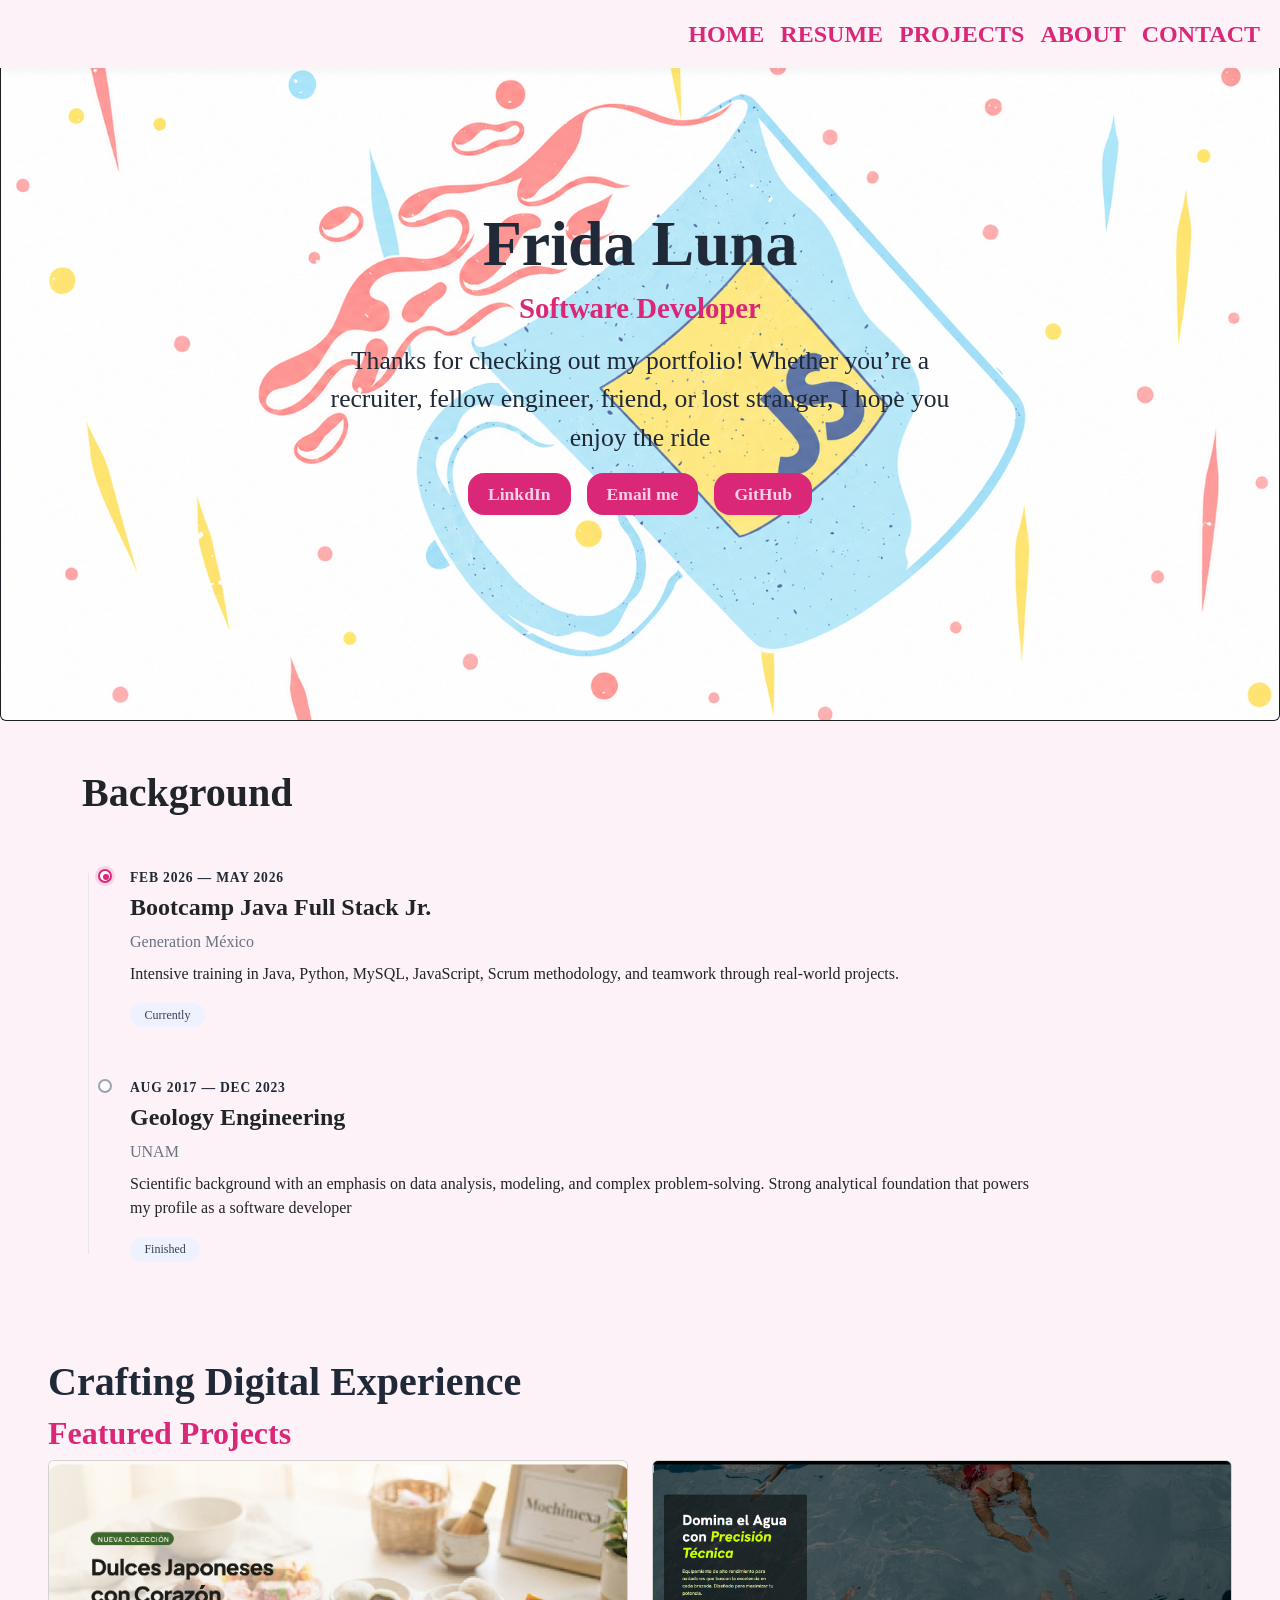
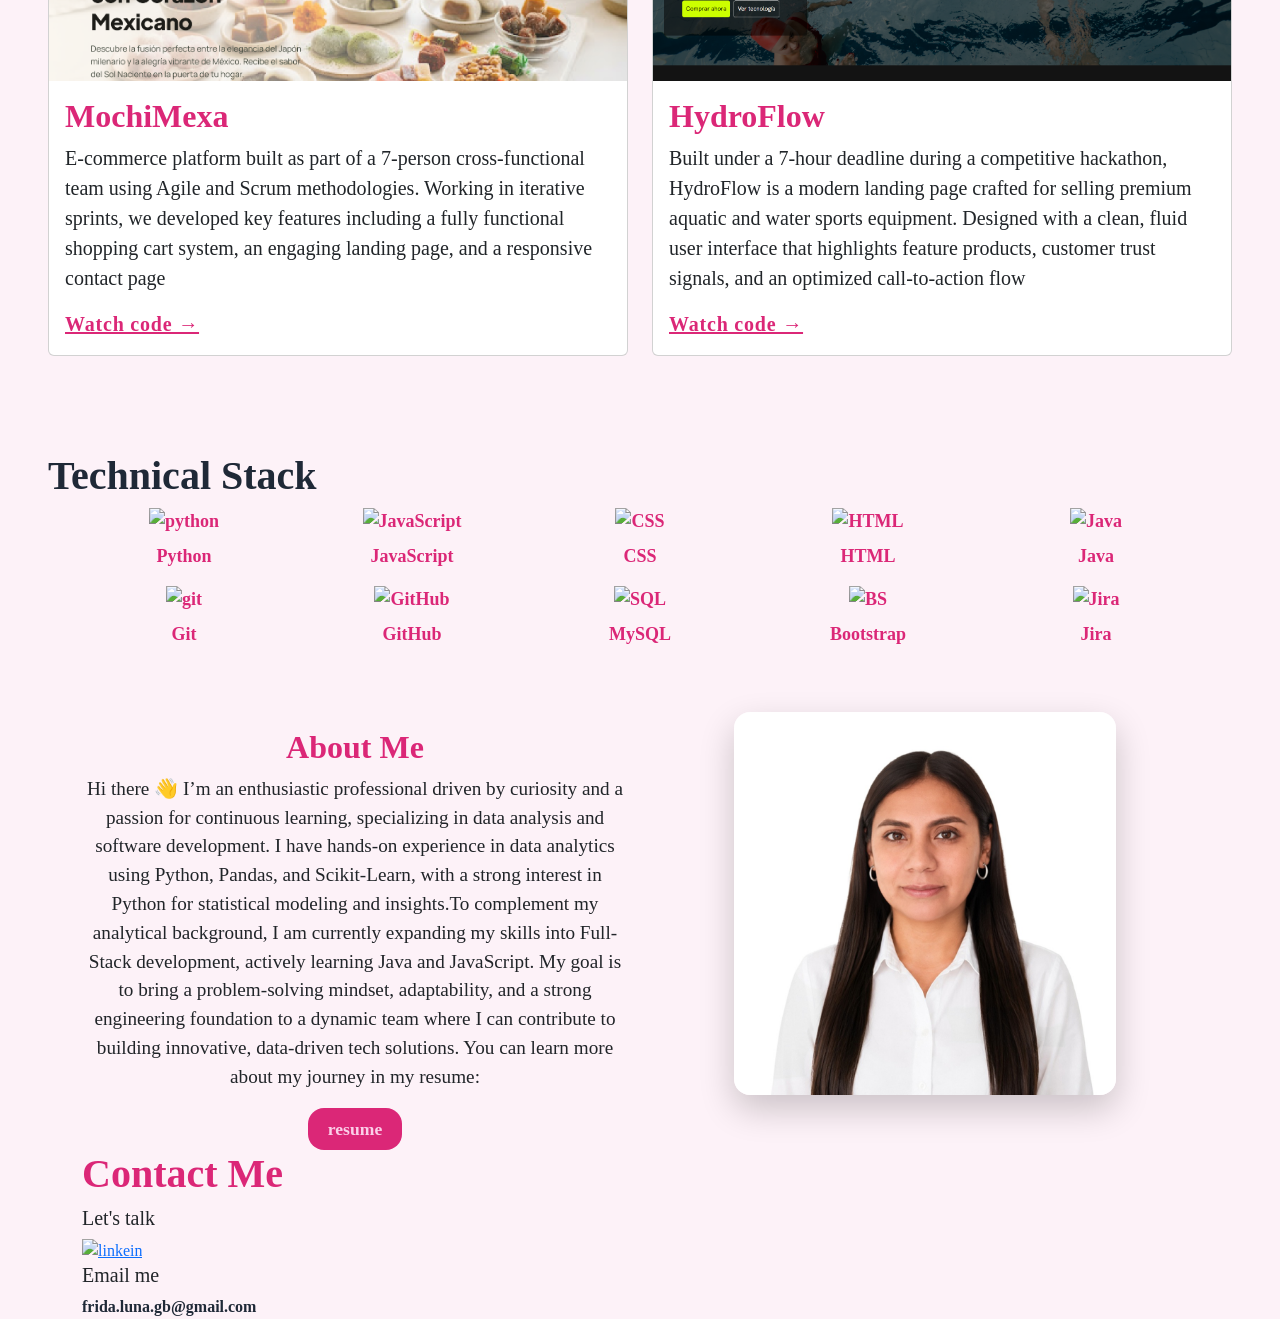
==== index.html @ b9c147fb "Add files via upload" ====
<!DOCTYPE html>
<html lang="en">
<head>
    <meta charset="UTF-8">
    <meta name="viewport" content="width=device-width, initial-scale=1.0">
    <title>Portafolio</title>
    <link href="https://cdn.jsdelivr.net/npm/bootstrap@5.3.8/dist/css/bootstrap.min.css" rel="stylesheet" integrity="sha384-sRIl4kxILFvY47J16cr9ZwB07vP4J8+LH7qKQnuqkuIAvNWLzeN8tE5YBujZqJLB" crossorigin="anonymous">
    <link href="style.css" rel="stylesheet" type="text/css" />
</head>
<body>

    <!-----------------------------------NAVBAR---------------------------------------------------->

    <nav id="navBar" class="navbar navbar-expand-lg fixed-top nav-custom">
        <div class="container-fluid justify-content-end">
            <!-- Botón Hamburguesa -->
             <button class="navbar-toggler" type="button" data-bs-toggle="collapse" data-bs-target="#navbarNav">
                <span class="navbar-toggler-icon"></span>
             </button>
            <!-- Menu --> 
            <div class="collapse navbar-collapse justify-content-end text-end" id="navbarNav">
                <ul class="navbar-nav">
                    <li class="nav-item">
                        <a class="nav-link active" aria-current="page" href="#home">HOME</a>
                    </li>
                    <li class="nav-item">
                        <a class="nav-link" href="#resume">RESUME</a>
                    </li>
                    <li class="nav-item">
                        <a class="nav-link" href="#projects">PROJECTS</a>
                    </li>
                    <li class="nav-item">
                        <a class="nav-link" href="#about">ABOUT</a>
                    </li>
                    <li class="nav-item">
                        <a class="nav-link" href="#contact">CONTACT</a>
                    </li>
                </ul>
            </div>
        </div>
    </nav>

 

<!--------------------------------------------HOME------------------------------------>
<section id="home">
    <div class="card text-bg-dark"> 
        <img src="assets/projects/heroBlanco.png" class="card-img" alt="imgbaner" style="min-height: 400px; object-fit: cover;" >
        <div class="card-img-overlay d-flex flex-column align-items-center justify-content-center p-3">
            <div>
                <h5 class="card-title">Frida Luna</h5>
                <p class="card-text text-role">
                    Software Developer
                </p>
                <p class="card-text text-description">
                    Thanks for checking out my portfolio! Whether you’re a recruiter, 
                    fellow engineer, friend, or lost stranger, I hope you enjoy the ride
                </p>
                <div class="d-flex align-items-center justify-content-center gap-3 mt-3">
                    <a class="btn-contact" href="https://www.linkedin.com/in/luna-frida/" >
                        LinkdIn
                    </a>
                    <a class="btn-contact" href="mailto:frida.luna.gb@gmail.com">Email me</a>
                    <a class="btn-contact" href="https://github.com/frida-luna20" >GitHub</a>
                </div>
                
            </div>

        </div>

    </div>   
</section>


<!--------------------------------------------RESUME------------------------------------> 
<section id="resume">
</section> 
<section id="education" class="py-5">
    <div class="container">
        <h1 class="mb-2">Background</h1>
        <div class="title-underline mb-5"></div>

        <div class="timeline">

            <!-- Item 1 -->
            <div class="timeline-item">
                <div class="timeline-dot timeline-dot-active"></div>
                <div class="timeline-content">
                    <span class="timeline-date">FEB 2026 — MAY 2026</span>
                    <h4 class="timeline-title">Bootcamp Java Full Stack Jr.</h4>
                    <p class="timeline-institution">Generation México</p>
                    <p class="timeline-desc">Intensive training in Java, Python, MySQL, JavaScript, Scrum methodology, and teamwork through real-world projects.</p>
                    <span class="badge timeline-badge">Currently</span>
                </div>
            </div>

            <!-- Item 2 -->
            <div class="timeline-item">
                <div class="timeline-dot"></div>
                <div class="timeline-content">
                    <span class="timeline-date">AUG 2017 — DEC 2023</span>
                    <h4 class="timeline-title">Geology Engineering</h4>
                    <p class="timeline-institution">UNAM</p>
                    <p class="timeline-desc">Scientific background with an emphasis on data analysis, modeling, and complex problem-solving. Strong analytical foundation that powers my profile as a software developer</p>
                    <span class="badge timeline-badge">Finished</span>
                </div>
            </div>

        </div>
    </div>
</section>  
<!--------------------------------------------PROJECTS------------------------------------> 
<section id="projects">
    <h1>Crafting Digital Experience</h1>
    <h5>Featured Projects</h5>
    <!--cards for projects-->
    <div class="row row-cols-1 row-cols-md-2 g-4">
        <div class="col">
            <div class="card h-100 card-custom">
                <img src="assets/projects/mochimexa.png" class="card-img-top" alt="...">
                <div class="card-body d-flex flex-column">
                    <h5 class="card-title">MochiMexa</h5>
                    <p class="card-text">
                        E-commerce platform built as part of a 7-person cross-functional team using Agile and Scrum methodologies. 
                        Working in iterative sprints, we developed key features including a fully functional shopping cart system, an engaging landing page, and a responsive contact page
                    </p>
                    <a class="verCodigo" href="https://github.com/taniacsm/MochiMexa">Watch code →</a>
                </div>
            </div>
        </div>
        <div class="col">
            <div class="card h-100 card-custom">
                <img src="assets/projects/hydroflow.png" class="card-img-top" alt="HydroFlow">
                <div class="card-body d-flex flex-column">
                    <h5 class="card-title">HydroFlow</h5>
                    <p class="card-text">Built under a 7-hour deadline during a competitive hackathon, HydroFlow is a modern landing page crafted for selling premium aquatic and water sports equipment. Designed with a clean, fluid user interface that highlights feature products, customer trust signals, and an optimized call-to-action flow</p>
                    <a class="verCodigo" href="https://github.com/NinjatoTim/hackathon-generation-equipo2">Watch code →</a>
                </div>
            </div>
        </div>
        <!--
        <div class="col">
            <div class="card h-100 card-custom">
                <img src="..." class="card-img-top" alt="...">
                <div class="card-body d-flex flex-column">
                    <h5 class="card-title">Proct 3</h5>
                    <p class="card-text">This is a longer card with supporting text below as a natural lead-in to additional content.</p>
                </div>
            </div>
        </div>
        <div class="col">
            <div class="card h-100 card-custom">
                <img src="..." class="card-img-top" alt="...">
                <div class="card-body d-flex flex-column">
                    <h5 class="card-title">Project 4</h5>
                    <p class="card-text">This is a longer card with supporting text below as a natural lead-in to additional content. This content is a little bit longer.</p>
                </div>
            </div>
        </div>
        -->
    </div> 
</section>


<!----------------------------------------Stack-------------------------------------------->

<section id="stack">
    <h1 class="font-headline">Technical Stack</h1>
       
    <div class="container text-center">

        <div class="row">
        
            <div class="col">
                <img src="https://encrypted-tbn0.gstatic.com/images?q=tbn:ANd9GcQ1F4dmI5txw2qmR_FlmspoMGO4IuZcGNRodQJ7lfn6tw&s" alt="python" class="img-fluid mb-2 tech-icon">
                <p>Python</p>
            </div>
            <div class="col">
                <img src="https://encrypted-tbn0.gstatic.com/images?q=tbn:ANd9GcSdsqjcWrN5_YSM-C9orDK_jIfs1ehDb26RiPjRnqq_wg&s=10" alt="JavaScript" class="img-fluid mb-2 tech-icon">
                <p>JavaScript</p>
            </div>
            <div class="col">
                <img src="https://encrypted-tbn0.gstatic.com/images?q=tbn:ANd9GcQLdyvbdrZ-KTLgd3Hv09zH9wc7ZUq9C8mabM9T2j9xzw&s" alt="CSS" class="img-fluid mb-2 tech-icon">
                <p>CSS</p>
            </div>
            <div class="col">
                <img src="https://encrypted-tbn0.gstatic.com/images?q=tbn:ANd9GcT7P9NiruM4qUZmpH-Hnyl31gDc2mts429qxU2IkTBWJg&s=10" alt="HTML" class="img-fluid mb-2 tech-icon">
                <p>HTML</p>

            </div>
            <div class="col">
                <img src="https://encrypted-tbn0.gstatic.com/images?q=tbn:ANd9GcTMh77GsqyGcrAXLEr1YVZkqlyoTXXA7YG3UkzqFxGG_g&s=10" alt="Java" class="img-fluid mb-2 tech-icon">
                <p>Java</p>
            </div> 
        </div>
        <div class="row">
            <div class="col">
                <img src="https://avatars.githubusercontent.com/u/18133?s=200&v=4" alt="git" class="img-fluid mb-2 tech-icon">
                <p>Git</p>
            </div>
            <div class="col">
                <img src="https://encrypted-tbn0.gstatic.com/images?q=tbn:ANd9GcSS7gME06ln7Wb6cFIZayFk9C00QkhyjQJr1Eqqj3N5_Q&s=10" alt="GitHub" class="img-fluid mb-2 tech-icon">
                <p>GitHub</p>                
            </div>
            <div class="col">
                <img src="https://encrypted-tbn0.gstatic.com/images?q=tbn:ANd9GcRxrRSqoOKe0NGMwX-a5rViNeqvXj1EdnUEFaklbYMX0Q&s=10" alt="SQL" class="img-fluid mb-2 tech-icon">
                <p>MySQL</p>                
            </div>
            <div class="col">
                <img src="https://encrypted-tbn0.gstatic.com/images?q=tbn:ANd9GcSuAIwPw_YObjOPfWExvV0bpq4oZzP5f3PgIURhgqDv0g&s" alt="BS" class="img-fluid mb-2 tech-icon">
                <p>Bootstrap</p>                
            </div>
            <div class="col">
                <img src="https://encrypted-tbn0.gstatic.com/images?q=tbn:ANd9GcRQl7BwBndkFU0wgy95q3QxMtMaf6GAiwUCqT33V_-xYg&s=10" alt="Jira" class="img-fluid mb-2 tech-icon">
                <p>Jira</p>                
            </div> 
        </div>
        
    </div>

</section>

<!--------------------------------------------ABOUT---------------------------------------> 
<section id="about">
    <div class="container text-center">
        <div class="row">
            <div class="col-12  col-md-6">
                <p class="aboutMe" ></p>
                <h1>About Me</h1>
                <p>
                    Hi there 👋 I’m an enthusiastic professional driven by curiosity and a passion for 
                    continuous learning, specializing in data analysis and software development. 
                    I have hands-on experience in data analytics using Python, Pandas, and Scikit-Learn,
                    with a strong interest in Python for statistical modeling and insights.To complement
                    my analytical background, I am currently expanding my skills into Full-Stack development, 
                    actively learning Java and JavaScript. My goal is to bring a problem-solving mindset, 
                    adaptability, and a strong engineering foundation to a dynamic team where I can contribute 
                    to building innovative, data-driven tech solutions. You can learn more about my journey in my resume:
                </p>
                <a class="btn-cv" href="assets/FridaLunaCV.pdf" download>
                    resume
                </a>
            </div>
            <div class="col-12 col-md-6">
                <img src="assets/me/me.jpeg" alt="mePicture" class="aboutMe mt-4 mt-md-0">
            </div>
        </div>


</section>
<!--------------------------------------------CONTACT------------------------------------>
<section id="contact">
    <div class="container">
        <h1>Contact Me </h1>
        <h5>Let's talk</h5>
        <a href="https://www.linkedin.com/in/luna-frida/" class="btn-imagen">
            <img src="https://cdn.jsdelivr.net/gh/devicons/devicon/icons/linkedin/linkedin-original.svg" alt="linkein" width="30" height="30">
        </a>
        <h5>Email me</h5>
        <a href="mailto:frida.luna.gb@gmail.com" class="email-link">frida.luna.gb@gmail.com</a>
    </div>
    
    
</section>

    

<script src="https://cdn.jsdelivr.net/npm/bootstrap@5.3.8/dist/js/bootstrap.bundle.min.js" integrity="sha384-FKyoEForCGlyvwx9Hj09JcYn3nv7wiPVlz7YYwJrWVcXK/BmnVDxM+D2scQbITxI" crossorigin="anonymous"></script>
<script src="script.js"></script>
</body>
</html>
---- style.css ----
/*Identificamos la paleta de colores*/
:root {
    --primario: #DB2777; 
    --secundario: #1F2937;
    --terciario: #FBCFE8;
    --neutral:  #FDF2F8;    /* #1F2937; */
    --color-texto: rgb(27, 32, 33); 
}

body {
    background-color: var(--neutral) !important;
    font-family: "Inter" !important;
    font-optical-sizing: auto !important;
    font-weight: 400 !important;
    font-style: normal !important;
}


h1,
h2,
h3,
h4,
h5 {
    font-family: 'Inter' !important;
    font-weight: 400;
    font-style: normal;
}
/*************************NAVBAR**********************************/
#navBar .nav-link{
    color: var(--primario) !important; 
    font-weight: 700; 
    font-size: 1.5rem;
}
.nav-custom {
    background-color: var(--neutral);
    box-shadow: 0 2px 10px rgba(0, 0, 0, 0.05);/*sombra*/ 
}

/********************************************************HOME*****************************************************************/
#home{
    text-align: center; 
}

#home .card-img-overlay {
    /* Mantiene los márgenes internos controlados para que no choque con las orillas */
    padding: 1.5rem; 
}

/* Nombre */
#home .card-title {
    font-weight: 900;
    font-size: clamp(2rem, 5vw, 4.5rem); /* Fluido entre 32px y 72px */
    color: #1F2937;
    margin-bottom: 0.25rem;
}

/* Rol */
#home .text-role {
    font-weight: 700;
    font-size: clamp(1.1rem, 2.5vw, 1.8rem); /* Fluido entre 17px y 28px */
    color: var(--primario);
    margin-bottom: 0.75rem;
}

/* Descripción */
#home .text-description {
    font-weight: 400;
    font-size: clamp(1.08rem, 2.3vw, 1.6rem); 
    color:#1F2937;
    max-width: 650px; /* Evita renglones demasiado largos en monitores ultrawide */
    margin-left: auto;
    margin-right: auto;
    margin-bottom: 1rem;
}

/* Estilos de Botones */

.btn-contact {
    background-color: #DB2777;
    color: #FBCFE8 !important;
    border-radius: 1rem;
    font-weight: 600;
    font-size: clamp(0.9rem, 1.5vw, 1.1rem);
    padding: 0.5rem 1.25rem;
    text-decoration: none;
    display: inline-block;
    transition: background-color 0.2s ease;
}

.btn-contact:hover {
    background-color: #BE185D;
    transform: scale(1.1);
}

.btn-cv {
    background-color: #DB2777;
    color: #FBCFE8 !important;
    border-radius: 1rem;
    font-weight: 600;
    font-size: clamp(0.9rem, 1.5vw, 1.1rem);
    padding: 0.5rem 1.25rem;
    text-decoration: none;
    display: inline-block;
    transition: background-color 0.2s ease;
}

.btn-cv:hover {
    background-color: #BE185D;
    transform: scale(1.1);
}




/*************************RESUME**********************************/


.timeline {
    position: relative;
    padding-left: 3rem;
}

/* La línea vertical */
.timeline::before {
    content: "";
    position: absolute;
    left: 6px;
    top: 8px;
    bottom: 8px;
    width: 1px;
    background-color: #E5E7EB;
}

.timeline-item {
    position: relative;
    margin-bottom: 3rem;
}

.timeline-item:last-child {
    margin-bottom: 0;
}

/* El punto/círculo */
.timeline-dot {
    position: absolute;
    left: -2rem;
    top: 4px;
    width: 14px;
    height: 14px;
    border-radius: 50%;
    border: 2px solid #9CA3AF;
    background-color: #fff;
}

.timeline-dot-active {
    border-color: var(--primario, #DB2777);
    box-shadow: 0 0 0 3px rgba(219, 39, 119, 0.15);
}

.timeline-dot-active::after {
    content: "";
    position: absolute;
    top: 3px;
    left: 3px;
    width: 6px;
    height: 6px;
    border-radius: 50%;
    background-color: var(--primario, #DB2777);
}

.timeline-date {
    font-size: 0.85rem;
    font-weight: 700;
    letter-spacing: 0.05rem;
    color: var(--secundario, #1F2937);
}

.timeline-title {
    font-weight: 700;
    margin-top: 0.25rem;
}

.timeline-institution {
    color: #6B7280;
    margin-bottom: 0.5rem;
}

.timeline-desc {
    max-width: 900px;
}

.timeline-badge {
    background-color: #EEF2FF;
    color: #374151;
    font-weight: 500;
    padding: 0.4rem 0.9rem;
    border-radius: 1rem;
}
#education h1{
    font-weight: 900;
}



/*************************PROJECTS**********************************/

#projects{
    padding: 3rem;
    font-size: 20px;
}

.card-custom .card-img-top {
  height: 220px;            /* Altura fija para todas las imágenes */
  object-fit: cover;        /* Recorta la imagen limpiamente para llenar el espacio sin estirarse */
  object-position: center;   /* Centra el encuadre de la imagen */
}

#projects h1{
    color: var(--secundario);
    font-weight: 900;
    
}

#projects h5{
    color: var(--primario);
    font-weight: 800;
    font-size: xx-large;
}

#projects .verCodigo{
    color: var(--primario); 
    font-size: 20px; /*  tamaño de letra */
    font-weight: 600; /* espesor de la letra */
    letter-spacing: 0.05rem; /* espacio entre letras*/

    margin-top: auto; /* margen de arriba auto*/
    margin-bottom: 0; /* margen de abajo del rol*/
}

/*stack*/
/*imagenes*/
#stack{
    color: var(--primario);
    font-weight: 900;
    font-size: large;
    padding: 3rem;
}
#stack h1{
    color: var(--secundario);
    font-weight: 900;

}

.tech-icon {
    width: 4rem;      /* Define un ancho fijo para todos los iconos */
    height: 4rem;     /* Define un alto fijo */
    object-fit: contain; /* Mantiene la proporción de la imagen sin deformarla */


}
.tech-icon:hover {
    transform: scale(1.1) ;
    cursor: pointer;
}


/*************************ABOUT ME**********************************/
#about{
    font-size: 1.2rem;
    text-justify: auto;
}
#about h1{
    color: var(--primario);
    font-size: xx-large;
    font-weight: 900;

}

.aboutMe {
    object-fit: cover;
    width: 70%;
    height: auto;
    border-radius: 1rem;
    box-shadow: 0 14px 35px rgba(0, 0, 0, 0.2); /* sombreado suave y con opacidad */
    

}
/*************************CONTACT**********************************/

#contact h1{
    color: var(--primario);
    font-weight: 900;
}
#contact .btn-imagen{
    height: 1.2rem;
    width: 1.2rem;
}

#contact .email-link {
    color: var(--secundario);
    text-decoration: none;
    font-weight: 600;
    transition: color 0.2s ease;
}

#contact .email-link:hover {
    color: var(--primario);
    text-decoration: underline;
}
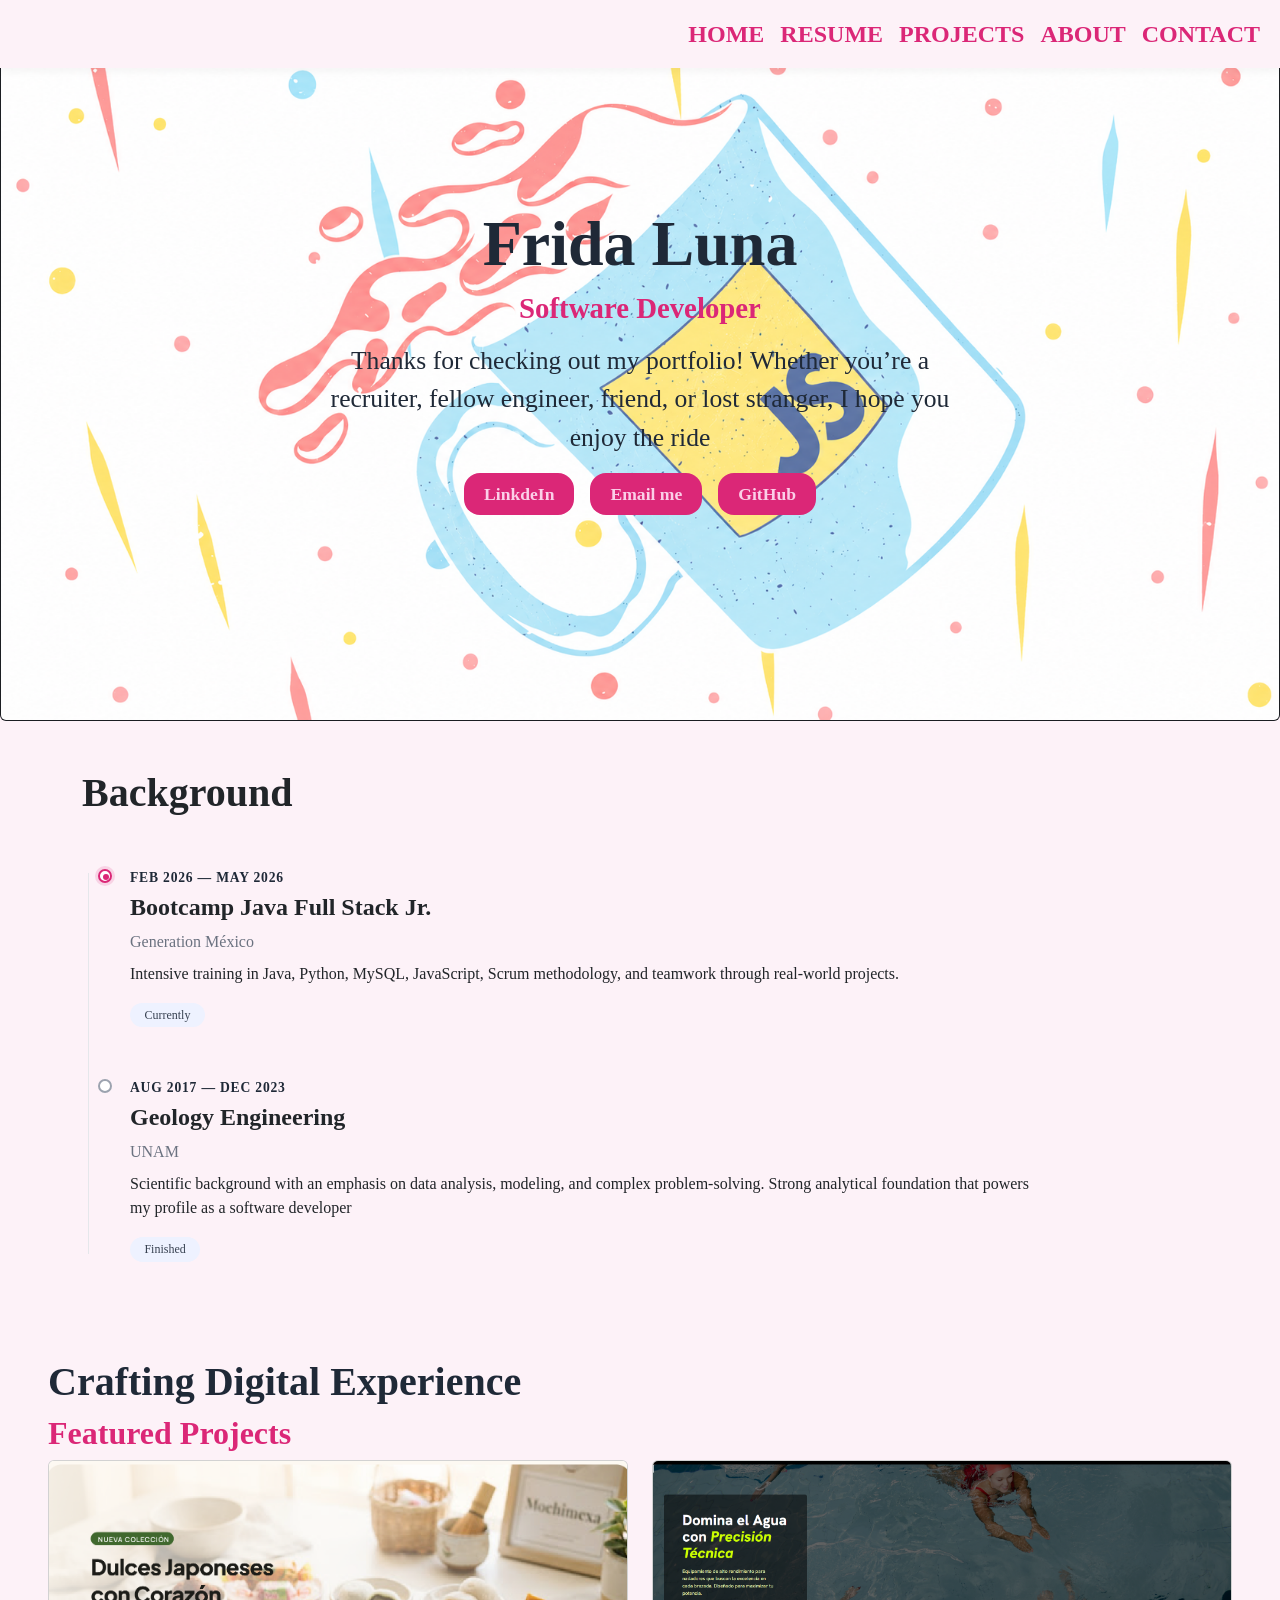
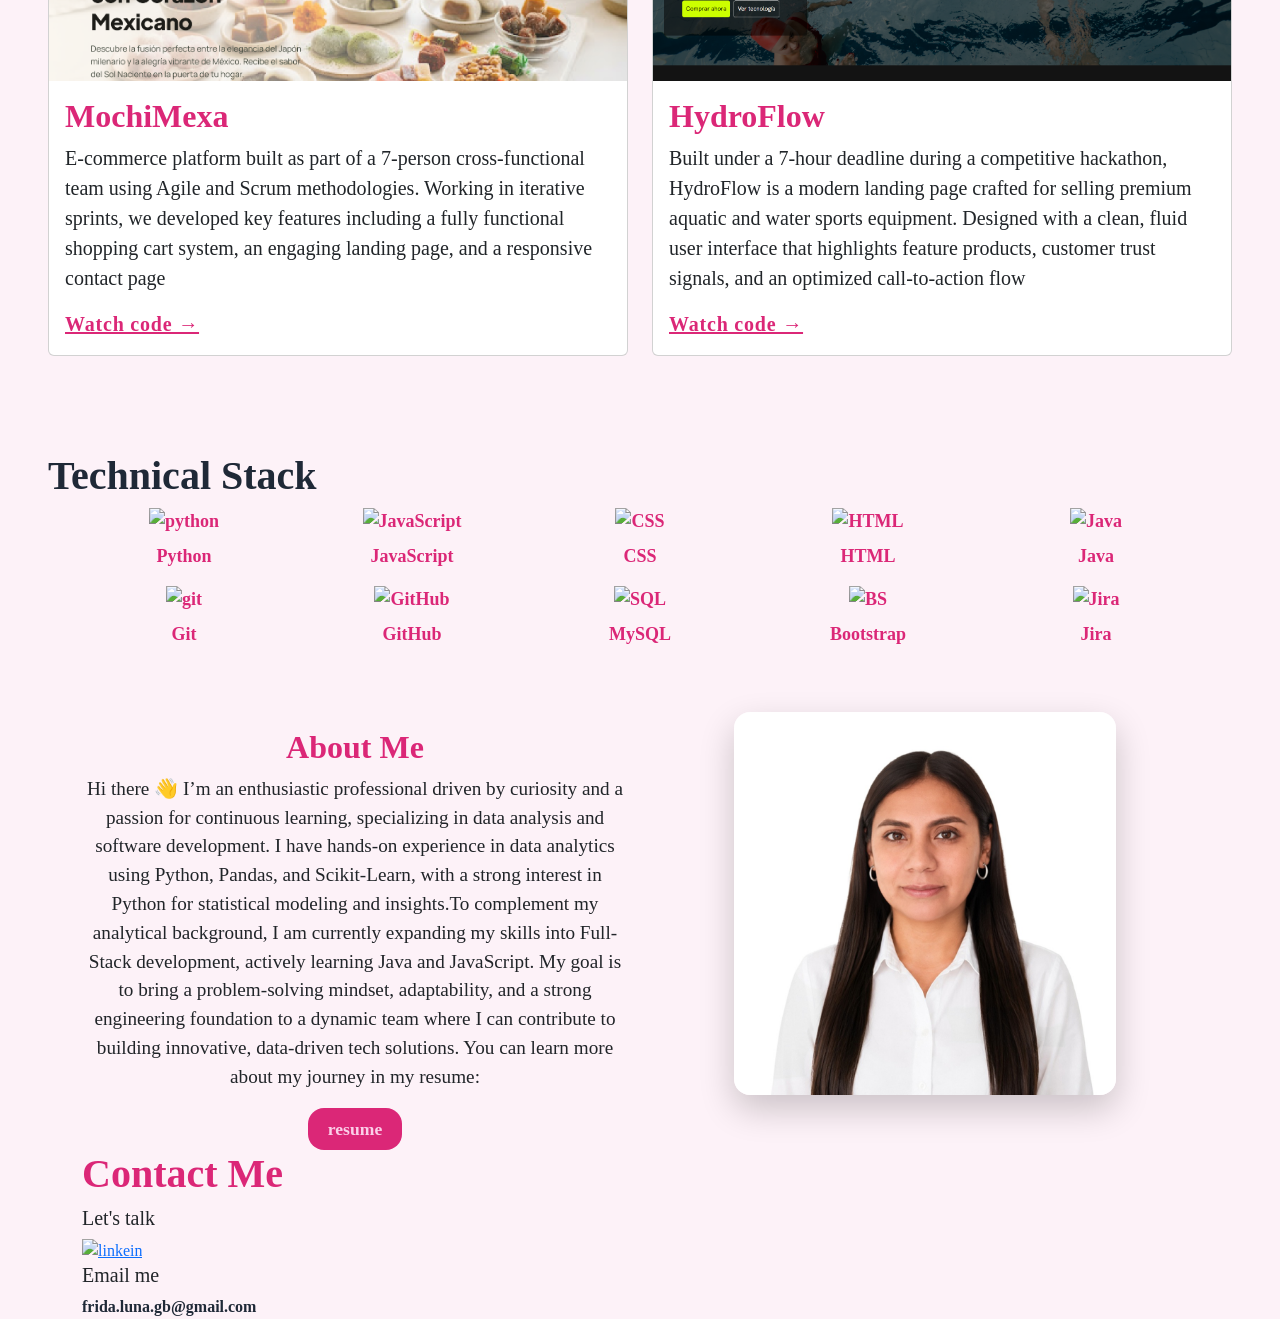
==== commit b89c466e: "Update index.html" ====
--- a/index.html
+++ b/index.html
@@ -58,7 +58,7 @@
                 </p>
                 <div class="d-flex align-items-center justify-content-center gap-3 mt-3">
                     <a class="btn-contact" href="https://www.linkedin.com/in/luna-frida/" >
-                        LinkdIn
+                        LinkdeIn
                     </a>
                     <a class="btn-contact" href="mailto:frida.luna.gb@gmail.com">Email me</a>
                     <a class="btn-contact" href="https://github.com/frida-luna20" >GitHub</a>
@@ -268,4 +268,4 @@
 <script src="https://cdn.jsdelivr.net/npm/bootstrap@5.3.8/dist/js/bootstrap.bundle.min.js" integrity="sha384-FKyoEForCGlyvwx9Hj09JcYn3nv7wiPVlz7YYwJrWVcXK/BmnVDxM+D2scQbITxI" crossorigin="anonymous"></script>
 <script src="script.js"></script>
 </body>
-</html>+</html>
